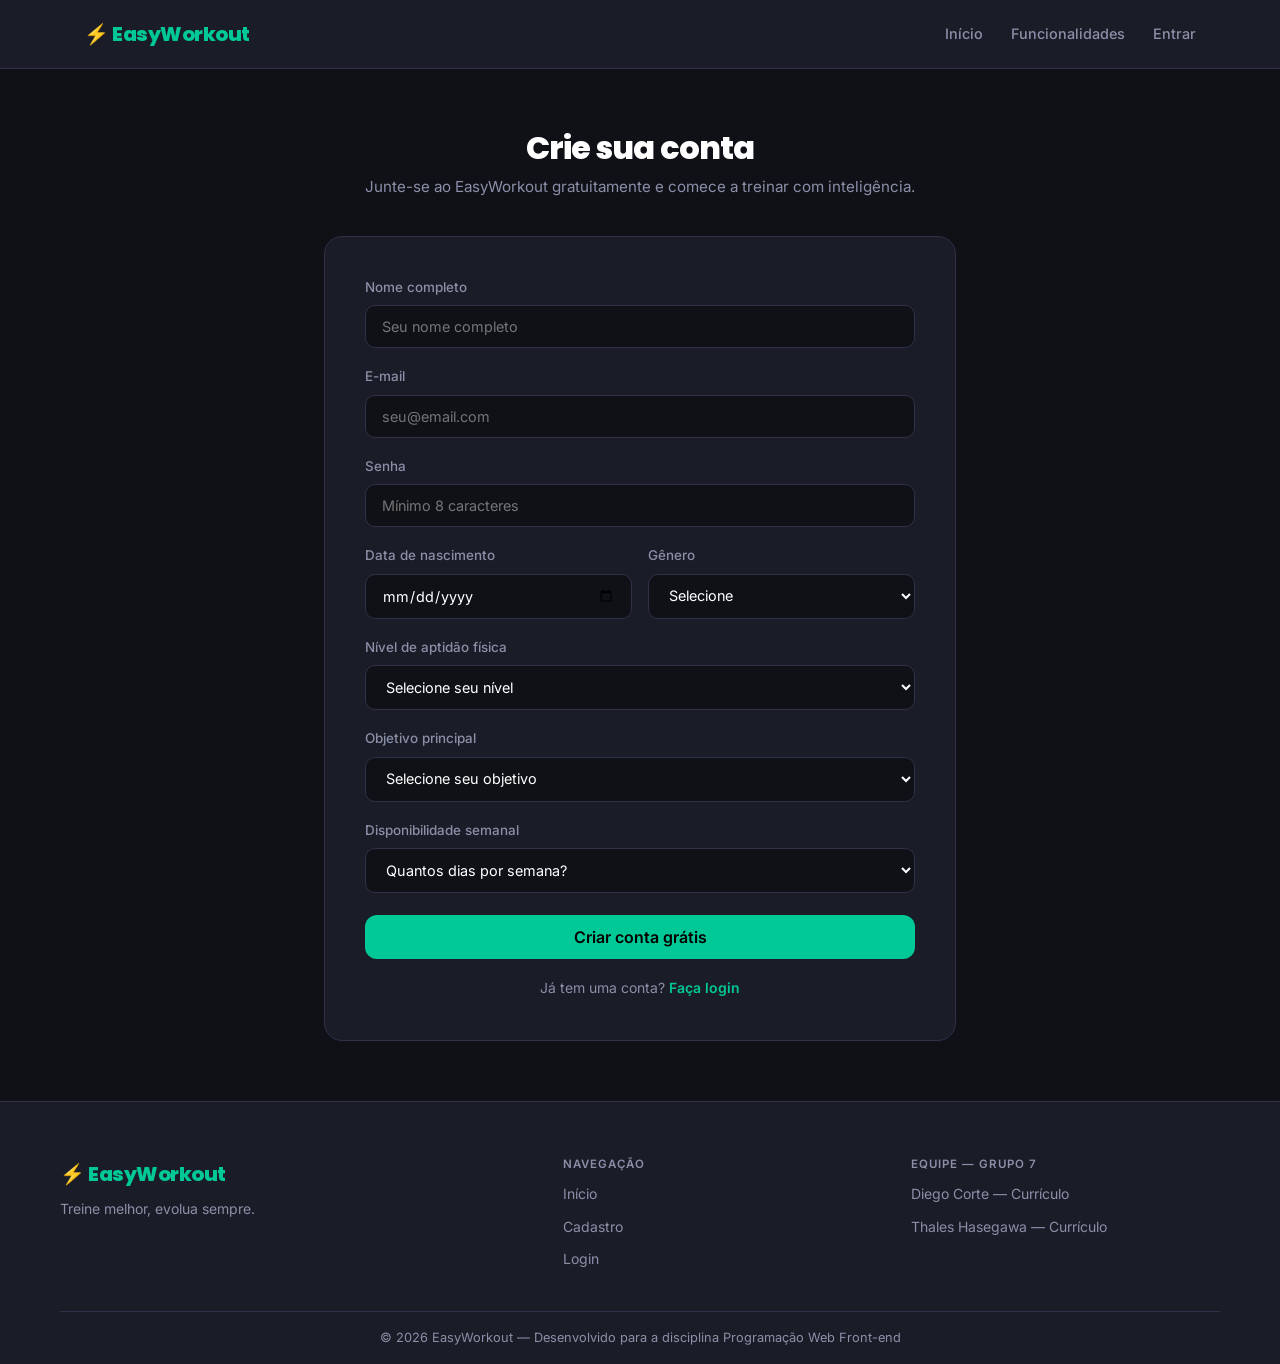
==== cadastro.html @ 0657794a "feat: adiciona páginas de autenticação Cria cadastro.html com formulário de 8 campos (nome, e-mail, " ====
<!DOCTYPE html>
<html lang="pt-BR">
<head>
    <meta charset="UTF-8">
    <meta name="viewport" content="width=device-width, initial-scale=1.0">
    <title>EasyWorkout — Cadastro</title>
    <link rel="stylesheet" href="style.css">
    <link href="https://fonts.googleapis.com/css2?family=Inter:wght@400;500;600;700&family=Poppins:wght@700;800&display=swap" rel="stylesheet">
</head>
<body>

<header class="site-header">
    <div class="container header-inner">
        <a href="index.html" class="logo">⚡ EasyWorkout</a>
        <nav class="main-nav">
            <a href="index.html">Início</a>
            <a href="index.html#funcionalidades">Funcionalidades</a>
            <a href="login.html">Entrar</a>
        </nav>
    </div>
</header>

<main class="form-page">
    <div class="container form-container">

        <div class="form-header">
            <h1>Crie sua conta</h1>
            <p>Junte-se ao EasyWorkout gratuitamente e comece a treinar com inteligência.</p>
        </div>

        <form action="login.html" method="get" class="register-form">

            <div class="form-group">
                <label for="nome">Nome completo</label>
                <input type="text" id="nome" name="nome" placeholder="Seu nome completo" required>
            </div>

            <div class="form-group">
                <label for="email">E-mail</label>
                <input type="email" id="email" name="email" placeholder="seu@email.com" required>
            </div>

            <div class="form-group">
                <label for="senha">Senha</label>
                <input type="password" id="senha" name="senha" placeholder="Mínimo 8 caracteres" required>
            </div>

            <div class="form-row">
                <div class="form-group">
                    <label for="nascimento">Data de nascimento</label>
                    <input type="date" id="nascimento" name="nascimento" required>
                </div>
                <div class="form-group">
                    <label for="genero">Gênero</label>
                    <select id="genero" name="genero" required>
                        <option value="" disabled selected>Selecione</option>
                        <option value="masculino">Masculino</option>
                        <option value="feminino">Feminino</option>
                        <option value="outro">Outro</option>
                        <option value="nao-informar">Prefiro não informar</option>
                    </select>
                </div>
            </div>

            <div class="form-group">
                <label for="nivel">Nível de aptidão física</label>
                <select id="nivel" name="nivel" required>
                    <option value="" disabled selected>Selecione seu nível</option>
                    <option value="iniciante">Iniciante (0 a 6 meses de treino)</option>
                    <option value="intermediario">Intermediário (6 meses a 3 anos)</option>
                    <option value="avancado">Avançado (mais de 3 anos)</option>
                </select>
            </div>

            <div class="form-group">
                <label for="objetivo">Objetivo principal</label>
                <select id="objetivo" name="objetivo" required>
                    <option value="" disabled selected>Selecione seu objetivo</option>
                    <option value="hipertrofia">Ganho de massa muscular (hipertrofia)</option>
                    <option value="forca">Aumento de força</option>
                    <option value="emagrecimento">Emagrecimento e definição</option>
                    <option value="condicionamento">Condicionamento físico</option>
                    <option value="saude">Saúde e bem-estar geral</option>
                </select>
            </div>

            <div class="form-group">
                <label for="dias">Disponibilidade semanal</label>
                <select id="dias" name="dias" required>
                    <option value="" disabled selected>Quantos dias por semana?</option>
                    <option value="2">2 dias por semana</option>
                    <option value="3">3 dias por semana</option>
                    <option value="4">4 dias por semana</option>
                    <option value="5">5 dias por semana</option>
                    <option value="6">6 dias por semana</option>
                </select>
            </div>

            <button type="submit" class="btn btn-primary btn-lg btn-block">Criar conta grátis</button>

            <p class="form-link">Já tem uma conta? <a href="login.html">Faça login</a></p>

        </form>
    </div>
</main>

<footer class="site-footer">
    <div class="container footer-inner">
        <div class="footer-brand">
            <a href="index.html" class="logo">⚡ EasyWorkout</a>
            <p>Treine melhor, evolua sempre.</p>
        </div>
        <nav class="footer-nav">
            <h4>Navegação</h4>
            <a href="index.html">Início</a>
            <a href="cadastro.html">Cadastro</a>
            <a href="login.html">Login</a>
        </nav>
        <div class="footer-team">
            <h4>Equipe — Grupo 7</h4>
            <a href="Curriculo_Diego_Corte.html" target="_blank">Diego Corte — Currículo</a>
            <a href="Curriculo_Thales_Hasegawa.html" target="_blank">Thales Hasegawa — Currículo</a>
        </div>
    </div>
    <div class="footer-bottom container">
        <p>&copy; 2026 EasyWorkout — Desenvolvido para a disciplina Programação Web Front-end</p>
    </div>
</footer>

</body>
</html>
---- style.css ----
*, *::before, *::after {
    margin: 0;
    padding: 0;
    box-sizing: border-box;
}

:root {
    --bg-primary: #0F1117;
    --bg-secondary: #1A1D27;
    --bg-card: #222635;
    --accent: #00C896;
    --accent-hover: #00A87A;
    --text-primary: #FFFFFF;
    --text-secondary: #8B8FA8;
    --border: #2E3148;
    --danger: #FF4757;
    --warning: #FFA502;
    --blue: #4A90E2;
    --radius: 12px;
}

html {
    scroll-behavior: smooth;
}

body {
    font-family: 'Inter', -apple-system, BlinkMacSystemFont, 'Segoe UI', sans-serif;
    background: var(--bg-primary);
    color: var(--text-primary);
    line-height: 1.6;
    min-height: 100vh;
    display: flex;
    flex-direction: column;
}

main {
    flex: 1;
}

img {
    max-width: 100%;
    height: auto;
    display: block;
}

ul, ol {
    list-style: none;
}

a {
    color: inherit;
    text-decoration: none;
}

h1, h2, h3, h4 {
    font-family: 'Poppins', 'Inter', sans-serif;
    font-weight: 800;
    line-height: 1.2;
    letter-spacing: -0.03em;
    color: var(--text-primary);
}

h1 { font-size: clamp(2rem, 5vw, 3.4rem); }
h2 { font-size: clamp(1.5rem, 3vw, 2.4rem); }
h3 { font-size: 1.1rem; }

p {
    color: var(--text-secondary);
    font-size: 0.95rem;
}

strong {
    color: var(--text-primary);
    font-weight: 700;
}

.text-accent { color: var(--accent); }

.container {
    width: 100%;
    max-width: 1160px;
    margin: 0 auto;
    padding: 0 24px;
}

section {
    padding: 80px 0;
}

.section-heading {
    text-align: center;
    margin-bottom: 12px;
}

.section-sub {
    text-align: center;
    max-width: 520px;
    margin: 0 auto 48px;
    font-size: 1rem;
}

.btn {
    display: inline-flex;
    align-items: center;
    justify-content: center;
    gap: 8px;
    padding: 11px 24px;
    border-radius: 10px;
    border: none;
    cursor: pointer;
    font-family: 'Inter', sans-serif;
    font-size: 0.9rem;
    font-weight: 600;
    text-decoration: none;
    transition: all 0.2s;
    white-space: nowrap;
    line-height: 1;
}

.btn-primary {
    background: var(--accent);
    color: #000;
}

.btn-primary:hover {
    background: var(--accent-hover);
    transform: translateY(-2px);
    box-shadow: 0 6px 20px rgba(0, 200, 150, 0.3);
}

.btn-outline {
    background: transparent;
    color: var(--text-primary);
    border: 2px solid var(--border);
}

.btn-outline:hover {
    border-color: var(--text-secondary);
}

.btn-lg {
    padding: 14px 32px;
    font-size: 1rem;
    border-radius: 12px;
}

.btn-block {
    width: 100%;
    margin-top: 4px;
}

.site-header {
    background: var(--bg-secondary);
    border-bottom: 1px solid var(--border);
    position: sticky;
    top: 0;
    z-index: 100;
}

.header-inner {
    display: flex;
    align-items: center;
    justify-content: space-between;
    height: 68px;
}

.logo {
    font-family: 'Poppins', sans-serif;
    font-size: 1.25rem;
    font-weight: 800;
    color: var(--accent);
    letter-spacing: -0.5px;
}

.main-nav {
    display: flex;
    align-items: center;
    gap: 28px;
}

.main-nav a {
    font-size: 0.9rem;
    font-weight: 500;
    color: var(--text-secondary);
    transition: color 0.2s;
}

.main-nav a:hover {
    color: var(--text-primary);
}

.hero {
    padding: 80px 0 60px;
}

.hero .container {
    display: grid;
    grid-template-columns: 1fr 1fr;
    gap: 60px;
    align-items: center;
}

.hero-content {
    display: flex;
    flex-direction: column;
    gap: 22px;
}

.hero-sub {
    font-size: 1.05rem;
    line-height: 1.75;
    max-width: 460px;
}

.hero-actions {
    display: flex;
    gap: 12px;
    flex-wrap: wrap;
}

.hero-figure {
    border-radius: 20px;
    overflow: hidden;
    border: 1px solid var(--border);
}

.hero-img {
    width: 100%;
    height: 360px;
    object-fit: cover;
}

.features {
    background: var(--bg-secondary);
}

.features-grid {
    display: grid;
    grid-template-columns: repeat(3, 1fr);
    gap: 18px;
}

.feature-card {
    background: var(--bg-card);
    border: 1px solid var(--border);
    border-radius: var(--radius);
    padding: 28px 22px;
    transition: border-color 0.2s, transform 0.2s;
}

.feature-card:hover {
    border-color: var(--accent);
    transform: translateY(-3px);
}

.feature-icon {
    font-size: 1.9rem;
    display: block;
    margin-bottom: 14px;
}

.feature-card h3 {
    margin-bottom: 8px;
}

.feature-card p {
    font-size: 0.875rem;
    line-height: 1.65;
}

.steps {
    display: flex;
    flex-direction: column;
    gap: 72px;
}

.step {
    display: grid;
    grid-template-columns: 1fr 1fr;
    gap: 56px;
    align-items: center;
    position: relative;
}

.step-number {
    position: absolute;
    top: -18px;
    left: -18px;
    width: 46px;
    height: 46px;
    background: var(--accent);
    color: #000;
    border-radius: 50%;
    display: flex;
    align-items: center;
    justify-content: center;
    font-family: 'Poppins', sans-serif;
    font-weight: 800;
    font-size: 1.1rem;
    z-index: 1;
    flex-shrink: 0;
}

.step figure {
    border-radius: 16px;
    overflow: hidden;
    border: 1px solid var(--border);
}

.step figure img {
    width: 100%;
    height: 290px;
    object-fit: cover;
}

.step-text {
    display: flex;
    flex-direction: column;
    gap: 12px;
}

.step-text h3 {
    font-size: 1.35rem;
}

.step-text p {
    font-size: 0.975rem;
    line-height: 1.75;
}

.about {
    background: var(--bg-secondary);
}

.about-inner {
    display: grid;
    grid-template-columns: 1fr 260px;
    gap: 60px;
    align-items: center;
}

.about-text {
    display: flex;
    flex-direction: column;
    gap: 16px;
}

.about-text p {
    font-size: 0.975rem;
    line-height: 1.75;
}

.ods-list {
    display: flex;
    flex-direction: column;
    gap: 10px;
    margin-top: 6px;
}

.ods-list li {
    font-size: 0.925rem;
    color: var(--text-secondary);
}

.ods-badge {
    background: linear-gradient(135deg, rgba(0, 200, 150, 0.14), rgba(74, 144, 226, 0.1));
    border: 1px solid rgba(0, 200, 150, 0.3);
    border-radius: 20px;
    padding: 40px 28px;
    text-align: center;
    display: flex;
    flex-direction: column;
    align-items: center;
    gap: 10px;
}

.ods-icon {
    font-size: 3.2rem;
}

.ods-badge strong {
    font-family: 'Poppins', sans-serif;
    font-size: 1.5rem;
    color: var(--accent);
}

.ods-badge p {
    font-size: 0.9rem;
}

.cta {
    text-align: center;
}

.cta h2 {
    margin-bottom: 12px;
}

.cta p {
    font-size: 1rem;
    margin-bottom: 32px;
}

.site-footer {
    background: var(--bg-secondary);
    border-top: 1px solid var(--border);
}

.footer-inner {
    display: grid;
    grid-template-columns: 1.5fr 1fr 1fr;
    gap: 40px;
    padding: 56px 0 40px;
}

.footer-brand p {
    font-size: 0.875rem;
    margin-top: 8px;
}

.footer-nav,
.footer-team {
    display: flex;
    flex-direction: column;
    gap: 10px;
}

.footer-nav h4,
.footer-team h4 {
    font-size: 0.72rem;
    font-family: 'Inter', sans-serif;
    font-weight: 600;
    text-transform: uppercase;
    letter-spacing: 1px;
    color: var(--text-secondary);
    margin-bottom: 2px;
}

.footer-nav a,
.footer-team a {
    font-size: 0.875rem;
    color: var(--text-secondary);
    transition: color 0.2s;
}

.footer-nav a:hover,
.footer-team a:hover {
    color: var(--accent);
}

.footer-bottom {
    border-top: 1px solid var(--border);
    padding: 16px 0;
    text-align: center;
}

.footer-bottom p {
    font-size: 0.8rem;
}

.form-page {
    padding: 60px 0;
}

.form-container {
    max-width: 680px;
    margin: 0 auto;
}

.form-container--sm {
    max-width: 440px;
}

.form-header {
    text-align: center;
    margin-bottom: 36px;
}

.form-header h1 {
    font-size: 2rem;
    margin-bottom: 8px;
}

.register-form,
.login-form {
    background: var(--bg-secondary);
    border: 1px solid var(--border);
    border-radius: 18px;
    padding: 40px;
    display: flex;
    flex-direction: column;
    gap: 18px;
}

.form-group {
    display: flex;
    flex-direction: column;
    gap: 7px;
}

.form-group label {
    font-size: 0.84rem;
    font-weight: 500;
    color: var(--text-secondary);
}

.form-group input,
.form-group select {
    background: var(--bg-primary);
    border: 1px solid var(--border);
    border-radius: 10px;
    padding: 12px 16px;
    color: var(--text-primary);
    font-size: 0.9rem;
    font-family: 'Inter', sans-serif;
    outline: none;
    transition: border-color 0.2s;
    width: 100%;
}

.form-group input:focus,
.form-group select:focus {
    border-color: var(--accent);
}

.form-group select option {
    background: var(--bg-secondary);
}

.form-row {
    display: grid;
    grid-template-columns: 1fr 1fr;
    gap: 16px;
}

.form-link {
    text-align: center;
    font-size: 0.875rem;
    color: var(--text-secondary);
}

.form-link a {
    color: var(--accent);
    font-weight: 600;
}

.form-link a:hover {
    text-decoration: underline;
}

::-webkit-scrollbar { width: 6px; }
::-webkit-scrollbar-track { background: transparent; }
::-webkit-scrollbar-thumb { background: var(--border); border-radius: 3px; }

@media (max-width: 960px) {
    .hero .container {
        grid-template-columns: 1fr;
        text-align: center;
    }

    .hero-content {
        align-items: center;
    }

    .hero-sub {
        max-width: 100%;
    }

    .features-grid {
        grid-template-columns: repeat(2, 1fr);
    }

    .step {
        grid-template-columns: 1fr;
    }

    .step-number {
        top: -16px;
        left: 50%;
        transform: translateX(-50%);
    }

    .about-inner {
        grid-template-columns: 1fr;
    }

    .ods-badge {
        max-width: 280px;
        margin: 0 auto;
    }

    .footer-inner {
        grid-template-columns: 1fr 1fr;
    }
}

@media (max-width: 600px) {
    section {
        padding: 52px 0;
    }

    .features-grid {
        grid-template-columns: 1fr;
    }

    .form-row {
        grid-template-columns: 1fr;
    }

    .hero-actions {
        justify-content: center;
    }

    .main-nav {
        gap: 14px;
    }

    .footer-inner {
        grid-template-columns: 1fr;
        padding: 40px 0 28px;
    }

    .register-form,
    .login-form {
        padding: 28px 20px;
    }
}

/* ─── APP LAYOUT ─────────────────────────────────────────── */

.app-body {
    display: flex;
    min-height: 100vh;
    background: var(--bg-primary);
}

.app-sidebar {
    width: 240px;
    flex-shrink: 0;
    background: var(--bg-secondary);
    border-right: 1px solid var(--border);
    position: fixed;
    top: 0;
    left: 0;
    height: 100vh;
    display: flex;
    flex-direction: column;
    z-index: 200;
    overflow-y: auto;
}

.sidebar-logo {
    padding: 24px 20px 20px;
    border-bottom: 1px solid var(--border);
}

.sidebar-logo a {
    font-family: 'Poppins', sans-serif;
    font-size: 1.1rem;
    font-weight: 800;
    color: var(--accent);
}

.sidebar-nav {
    flex: 1;
    padding: 16px 12px;
    display: flex;
    flex-direction: column;
    gap: 4px;
}

.sidebar-nav a {
    display: flex;
    align-items: center;
    gap: 10px;
    padding: 10px 12px;
    border-radius: 8px;
    font-size: 0.875rem;
    font-weight: 500;
    color: var(--text-secondary);
    transition: background 0.15s, color 0.15s;
}

.sidebar-nav a:hover {
    background: var(--bg-card);
    color: var(--text-primary);
}

.sidebar-nav a.active {
    background: rgba(0, 200, 150, 0.12);
    color: var(--accent);
}

.sidebar-nav .nav-icon {
    font-size: 1rem;
    width: 20px;
    text-align: center;
}

.sidebar-footer {
    padding: 16px 12px;
    border-top: 1px solid var(--border);
}

.sidebar-footer a {
    display: flex;
    align-items: center;
    gap: 10px;
    padding: 10px 12px;
    border-radius: 8px;
    font-size: 0.875rem;
    color: var(--text-secondary);
    transition: color 0.15s;
}

.sidebar-footer a:hover {
    color: var(--danger);
}

.app-main {
    margin-left: 240px;
    flex: 1;
    min-height: 100vh;
    display: flex;
    flex-direction: column;
}

.app-topbar {
    background: var(--bg-secondary);
    border-bottom: 1px solid var(--border);
    padding: 0 32px;
    height: 64px;
    display: flex;
    align-items: center;
    justify-content: space-between;
    flex-shrink: 0;
}

.app-topbar h1 {
    font-size: 1.15rem;
    font-weight: 700;
}

.app-content {
    padding: 32px;
    flex: 1;
}

/* ─── STAT CARDS ─────────────────────────────────────────── */

.stats-grid {
    display: grid;
    grid-template-columns: repeat(4, 1fr);
    gap: 16px;
    margin-bottom: 32px;
}

.stat-card {
    background: var(--bg-card);
    border: 1px solid var(--border);
    border-radius: var(--radius);
    padding: 20px;
}

.stat-card .stat-label {
    font-size: 0.75rem;
    font-weight: 600;
    text-transform: uppercase;
    letter-spacing: 0.8px;
    color: var(--text-secondary);
    margin-bottom: 8px;
}

.stat-card .stat-value {
    font-family: 'Poppins', sans-serif;
    font-size: 1.9rem;
    font-weight: 800;
    color: var(--text-primary);
    line-height: 1;
}

.stat-card .stat-unit {
    font-size: 0.8rem;
    color: var(--text-secondary);
    margin-top: 4px;
}

.stat-card .stat-value.accent { color: var(--accent); }
.stat-card .stat-value.warning { color: var(--warning); }
.stat-card .stat-value.blue { color: var(--blue); }

/* ─── WORKOUT CARDS ──────────────────────────────────────── */

.section-header {
    display: flex;
    align-items: center;
    justify-content: space-between;
    margin-bottom: 20px;
}

.section-header h2 {
    font-size: 1.1rem;
}

.workouts-grid {
    display: grid;
    grid-template-columns: repeat(3, 1fr);
    gap: 16px;
    margin-bottom: 32px;
}

.workout-card {
    background: var(--bg-card);
    border: 1px solid var(--border);
    border-radius: var(--radius);
    padding: 22px;
    display: flex;
    flex-direction: column;
    gap: 12px;
    transition: border-color 0.2s, transform 0.2s;
}

.workout-card:hover {
    border-color: var(--accent);
    transform: translateY(-2px);
}

.workout-card-header {
    display: flex;
    align-items: flex-start;
    justify-content: space-between;
    gap: 8px;
}

.workout-card h3 {
    font-size: 1rem;
}

.badge {
    display: inline-flex;
    align-items: center;
    padding: 3px 9px;
    border-radius: 20px;
    font-size: 0.72rem;
    font-weight: 600;
    text-transform: uppercase;
    letter-spacing: 0.5px;
    flex-shrink: 0;
}

.badge-green { background: rgba(0,200,150,0.15); color: var(--accent); }
.badge-blue  { background: rgba(74,144,226,0.15); color: var(--blue); }
.badge-warn  { background: rgba(255,165,2,0.15);  color: var(--warning); }

.workout-meta {
    display: flex;
    gap: 14px;
}

.workout-meta span {
    font-size: 0.8rem;
    color: var(--text-secondary);
}

.workout-tags {
    display: flex;
    flex-wrap: wrap;
    gap: 6px;
}

.tag {
    background: var(--bg-primary);
    border: 1px solid var(--border);
    border-radius: 6px;
    padding: 3px 8px;
    font-size: 0.75rem;
    color: var(--text-secondary);
}

/* ─── NEW WORKOUT FORM (details/summary) ─────────────────── */

.details-form {
    background: var(--bg-card);
    border: 1px solid var(--border);
    border-radius: var(--radius);
    margin-bottom: 32px;
    overflow: hidden;
}

.details-form summary {
    display: flex;
    align-items: center;
    gap: 10px;
    padding: 18px 22px;
    cursor: pointer;
    font-family: 'Poppins', sans-serif;
    font-weight: 700;
    font-size: 0.95rem;
    user-select: none;
    list-style: none;
    transition: background 0.15s;
}

.details-form summary::-webkit-details-marker { display: none; }

.details-form summary:hover {
    background: rgba(255,255,255,0.03);
}

.details-form[open] summary {
    border-bottom: 1px solid var(--border);
}

.details-form summary .summary-icon {
    width: 28px;
    height: 28px;
    background: var(--accent);
    border-radius: 50%;
    display: flex;
    align-items: center;
    justify-content: center;
    font-size: 1rem;
    color: #000;
    font-weight: 800;
    flex-shrink: 0;
}

.details-body {
    padding: 24px 22px;
    display: flex;
    flex-direction: column;
    gap: 16px;
}

.details-form .form-group input,
.details-form .form-group select,
.details-form .form-group textarea {
    background: var(--bg-primary);
    border: 1px solid var(--border);
    border-radius: 10px;
    padding: 11px 14px;
    color: var(--text-primary);
    font-size: 0.875rem;
    font-family: 'Inter', sans-serif;
    outline: none;
    transition: border-color 0.2s;
    width: 100%;
}

.details-form .form-group input:focus,
.details-form .form-group select:focus,
.details-form .form-group textarea:focus {
    border-color: var(--accent);
}

.details-form .form-group textarea {
    resize: vertical;
    min-height: 80px;
}

.details-form .form-group label {
    font-size: 0.82rem;
    font-weight: 500;
    color: var(--text-secondary);
}

/* ─── WEEKLY PLANNER ─────────────────────────────────────── */

.planner-grid {
    display: grid;
    grid-template-columns: repeat(7, 1fr);
    gap: 10px;
}

.planner-day {
    background: var(--bg-card);
    border: 1px solid var(--border);
    border-radius: 10px;
    padding: 14px 10px;
    text-align: center;
    display: flex;
    flex-direction: column;
    gap: 8px;
}

.planner-day .day-name {
    font-size: 0.7rem;
    font-weight: 700;
    text-transform: uppercase;
    letter-spacing: 0.8px;
    color: var(--text-secondary);
}

.planner-day .day-workout {
    font-size: 0.78rem;
    font-weight: 600;
    color: var(--accent);
    line-height: 1.3;
}

.planner-day .day-rest {
    font-size: 0.78rem;
    color: var(--text-secondary);
}

.planner-day.today {
    border-color: var(--accent);
    background: rgba(0,200,150,0.06);
}

/* ─── EXERCISE SCREEN ────────────────────────────────────── */

.workout-banner {
    background: linear-gradient(135deg, rgba(0,200,150,0.15), rgba(74,144,226,0.08));
    border: 1px solid rgba(0,200,150,0.25);
    border-radius: var(--radius);
    padding: 28px;
    display: flex;
    align-items: center;
    justify-content: space-between;
    margin-bottom: 24px;
    flex-wrap: wrap;
    gap: 16px;
}

.workout-banner h2 {
    font-size: 1.4rem;
    margin-bottom: 6px;
}

.workout-banner-meta {
    display: flex;
    gap: 20px;
    flex-wrap: wrap;
}

.workout-banner-meta span {
    font-size: 0.85rem;
    color: var(--text-secondary);
}

.timer-display {
    font-family: 'Poppins', sans-serif;
    font-size: 2.2rem;
    font-weight: 800;
    color: var(--accent);
    letter-spacing: 2px;
}

.exercise-list {
    display: flex;
    flex-direction: column;
    gap: 12px;
}

.exercise-item {
    background: var(--bg-card);
    border: 1px solid var(--border);
    border-radius: var(--radius);
    overflow: hidden;
}

.exercise-item summary {
    display: flex;
    align-items: center;
    gap: 14px;
    padding: 16px 20px;
    cursor: pointer;
    list-style: none;
    user-select: none;
}

.exercise-item summary::-webkit-details-marker { display: none; }

.exercise-item[open] summary {
    border-bottom: 1px solid var(--border);
}

.exercise-number {
    width: 28px;
    height: 28px;
    background: var(--bg-primary);
    border: 1px solid var(--border);
    border-radius: 50%;
    display: flex;
    align-items: center;
    justify-content: center;
    font-size: 0.75rem;
    font-weight: 700;
    color: var(--text-secondary);
    flex-shrink: 0;
}

.exercise-info {
    flex: 1;
}

.exercise-info strong {
    display: block;
    font-size: 0.9rem;
}

.exercise-info span {
    font-size: 0.78rem;
    color: var(--text-secondary);
}

.exercise-done {
    font-size: 0.75rem;
    color: var(--accent);
    font-weight: 600;
}

.sets-table {
    width: 100%;
    border-collapse: collapse;
    font-size: 0.85rem;
}

.sets-table th {
    text-align: left;
    padding: 10px 20px;
    font-size: 0.72rem;
    font-weight: 600;
    text-transform: uppercase;
    letter-spacing: 0.6px;
    color: var(--text-secondary);
    background: var(--bg-primary);
    border-bottom: 1px solid var(--border);
}

.sets-table td {
    padding: 10px 20px;
    border-bottom: 1px solid var(--border);
    color: var(--text-secondary);
}

.sets-table tr:last-child td {
    border-bottom: none;
}

.sets-table td:first-child {
    color: var(--text-primary);
    font-weight: 600;
}

.sets-table input[type="number"] {
    background: var(--bg-primary);
    border: 1px solid var(--border);
    border-radius: 6px;
    padding: 5px 8px;
    color: var(--text-primary);
    font-size: 0.85rem;
    font-family: 'Inter', sans-serif;
    width: 72px;
    outline: none;
    text-align: center;
}

.sets-table input[type="number"]:focus {
    border-color: var(--accent);
}

/* ─── PROGRESS / TABS (:target) ──────────────────────────── */

.tab-nav {
    display: flex;
    gap: 4px;
    background: var(--bg-card);
    border: 1px solid var(--border);
    border-radius: 10px;
    padding: 4px;
    margin-bottom: 28px;
    width: fit-content;
}

.tab-nav a {
    padding: 8px 18px;
    border-radius: 7px;
    font-size: 0.85rem;
    font-weight: 600;
    color: var(--text-secondary);
    transition: background 0.15s, color 0.15s;
}

.tab-nav a:hover {
    color: var(--text-primary);
}

.tab-panel {
    display: none;
}

.tab-panel:target {
    display: block;
}

.tab-panel--default {
    display: block;
}

.tab-panel:target ~ .tab-panel--default {
    display: none;
}

.tab-nav a.tab-active {
    background: var(--bg-secondary);
    color: var(--text-primary);
}

/* ─── CSS BAR CHART ──────────────────────────────────────── */

.bar-chart {
    display: flex;
    align-items: flex-end;
    gap: 8px;
    height: 120px;
    padding: 0 4px;
}

.bar-chart .bar-col {
    display: flex;
    flex-direction: column;
    align-items: center;
    gap: 6px;
    flex: 1;
}

.bar-chart .bar {
    width: 100%;
    background: var(--accent);
    border-radius: 4px 4px 0 0;
    opacity: 0.85;
    height: var(--h, 20%);
    min-height: 4px;
}

.bar-chart .bar-label {
    font-size: 0.68rem;
    color: var(--text-secondary);
    white-space: nowrap;
}

/* ─── PROGRESS BARS ──────────────────────────────────────── */

.prog-row {
    margin-bottom: 14px;
}

.prog-row-header {
    display: flex;
    justify-content: space-between;
    font-size: 0.82rem;
    margin-bottom: 6px;
}

.prog-row-header span:first-child { color: var(--text-primary); font-weight: 500; }
.prog-row-header span:last-child  { color: var(--text-secondary); }

.prog-bar-track {
    height: 7px;
    background: var(--bg-primary);
    border-radius: 4px;
    overflow: hidden;
}

.prog-bar-fill {
    height: 100%;
    background: var(--accent);
    border-radius: 4px;
    width: var(--w, 0%);
}

.prog-bar-fill.blue  { background: var(--blue); }
.prog-bar-fill.warn  { background: var(--warning); }

/* ─── RECORD CARDS ───────────────────────────────────────── */

.records-grid {
    display: grid;
    grid-template-columns: repeat(3, 1fr);
    gap: 14px;
}

.record-card {
    background: var(--bg-card);
    border: 1px solid var(--border);
    border-radius: var(--radius);
    padding: 18px;
}

.record-card .record-exercise {
    font-size: 0.8rem;
    color: var(--text-secondary);
    margin-bottom: 6px;
}

.record-card .record-value {
    font-family: 'Poppins', sans-serif;
    font-size: 1.6rem;
    font-weight: 800;
    color: var(--accent);
    line-height: 1;
}

.record-card .record-date {
    font-size: 0.75rem;
    color: var(--text-secondary);
    margin-top: 4px;
}

/* ─── PERSONAL INFO / AVATAR ─────────────────────────────── */

.profile-header {
    display: flex;
    align-items: center;
    gap: 24px;
    background: var(--bg-card);
    border: 1px solid var(--border);
    border-radius: var(--radius);
    padding: 28px;
    margin-bottom: 28px;
}

.avatar {
    width: 80px;
    height: 80px;
    border-radius: 50%;
    background: linear-gradient(135deg, var(--accent), var(--blue));
    display: flex;
    align-items: center;
    justify-content: center;
    font-size: 2rem;
    flex-shrink: 0;
}

.profile-info h2 {
    font-size: 1.3rem;
    margin-bottom: 4px;
}

.profile-info p {
    font-size: 0.875rem;
}

.info-card {
    background: var(--bg-card);
    border: 1px solid var(--border);
    border-radius: var(--radius);
    padding: 24px;
    margin-bottom: 20px;
}

.info-card h3 {
    font-size: 0.95rem;
    margin-bottom: 18px;
    padding-bottom: 12px;
    border-bottom: 1px solid var(--border);
}

.info-row {
    display: flex;
    align-items: center;
    justify-content: space-between;
    padding: 10px 0;
    border-bottom: 1px solid var(--border);
    gap: 12px;
}

.info-row:last-child { border-bottom: none; }

.info-row .info-label {
    font-size: 0.82rem;
    color: var(--text-secondary);
    min-width: 140px;
}

.info-row .info-value {
    font-size: 0.875rem;
    color: var(--text-primary);
    font-weight: 500;
}

.info-row input,
.info-row select {
    background: var(--bg-primary);
    border: 1px solid var(--border);
    border-radius: 8px;
    padding: 8px 12px;
    color: var(--text-primary);
    font-size: 0.875rem;
    font-family: 'Inter', sans-serif;
    outline: none;
    transition: border-color 0.2s;
    flex: 1;
    max-width: 260px;
}

.info-row input:focus,
.info-row select:focus {
    border-color: var(--accent);
}

.imc-bar {
    position: relative;
    height: 10px;
    background: linear-gradient(to right, var(--blue) 0%, var(--accent) 40%, var(--warning) 70%, var(--danger) 100%);
    border-radius: 5px;
    margin: 8px 0 4px;
}

.imc-marker {
    position: absolute;
    top: -4px;
    width: 18px;
    height: 18px;
    background: var(--text-primary);
    border: 2px solid var(--bg-card);
    border-radius: 50%;
    transform: translateX(-50%);
    left: var(--pos, 50%);
}

.checkbox-group {
    display: flex;
    flex-direction: column;
    gap: 10px;
}

.checkbox-group label {
    display: flex;
    align-items: center;
    gap: 10px;
    font-size: 0.875rem;
    color: var(--text-secondary);
    cursor: pointer;
}

.checkbox-group input[type="checkbox"] {
    accent-color: var(--accent);
    width: 16px;
    height: 16px;
    flex-shrink: 0;
}

/* ─── RESPONSIVE APP ─────────────────────────────────────── */

@media (max-width: 960px) {
    .app-sidebar {
        width: 200px;
    }

    .app-main {
        margin-left: 200px;
    }

    .stats-grid {
        grid-template-columns: repeat(2, 1fr);
    }

    .workouts-grid {
        grid-template-columns: repeat(2, 1fr);
    }

    .records-grid {
        grid-template-columns: repeat(2, 1fr);
    }

    .planner-grid {
        grid-template-columns: repeat(4, 1fr);
    }
}

@media (max-width: 600px) {
    .app-sidebar {
        display: none;
    }

    .app-main {
        margin-left: 0;
    }

    .stats-grid {
        grid-template-columns: repeat(2, 1fr);
    }

    .workouts-grid {
        grid-template-columns: 1fr;
    }

    .records-grid {
        grid-template-columns: repeat(2, 1fr);
    }

    .planner-grid {
        grid-template-columns: repeat(4, 1fr);
    }

    .app-content {
        padding: 16px;
    }

    .workout-banner {
        flex-direction: column;
        align-items: flex-start;
    }
}
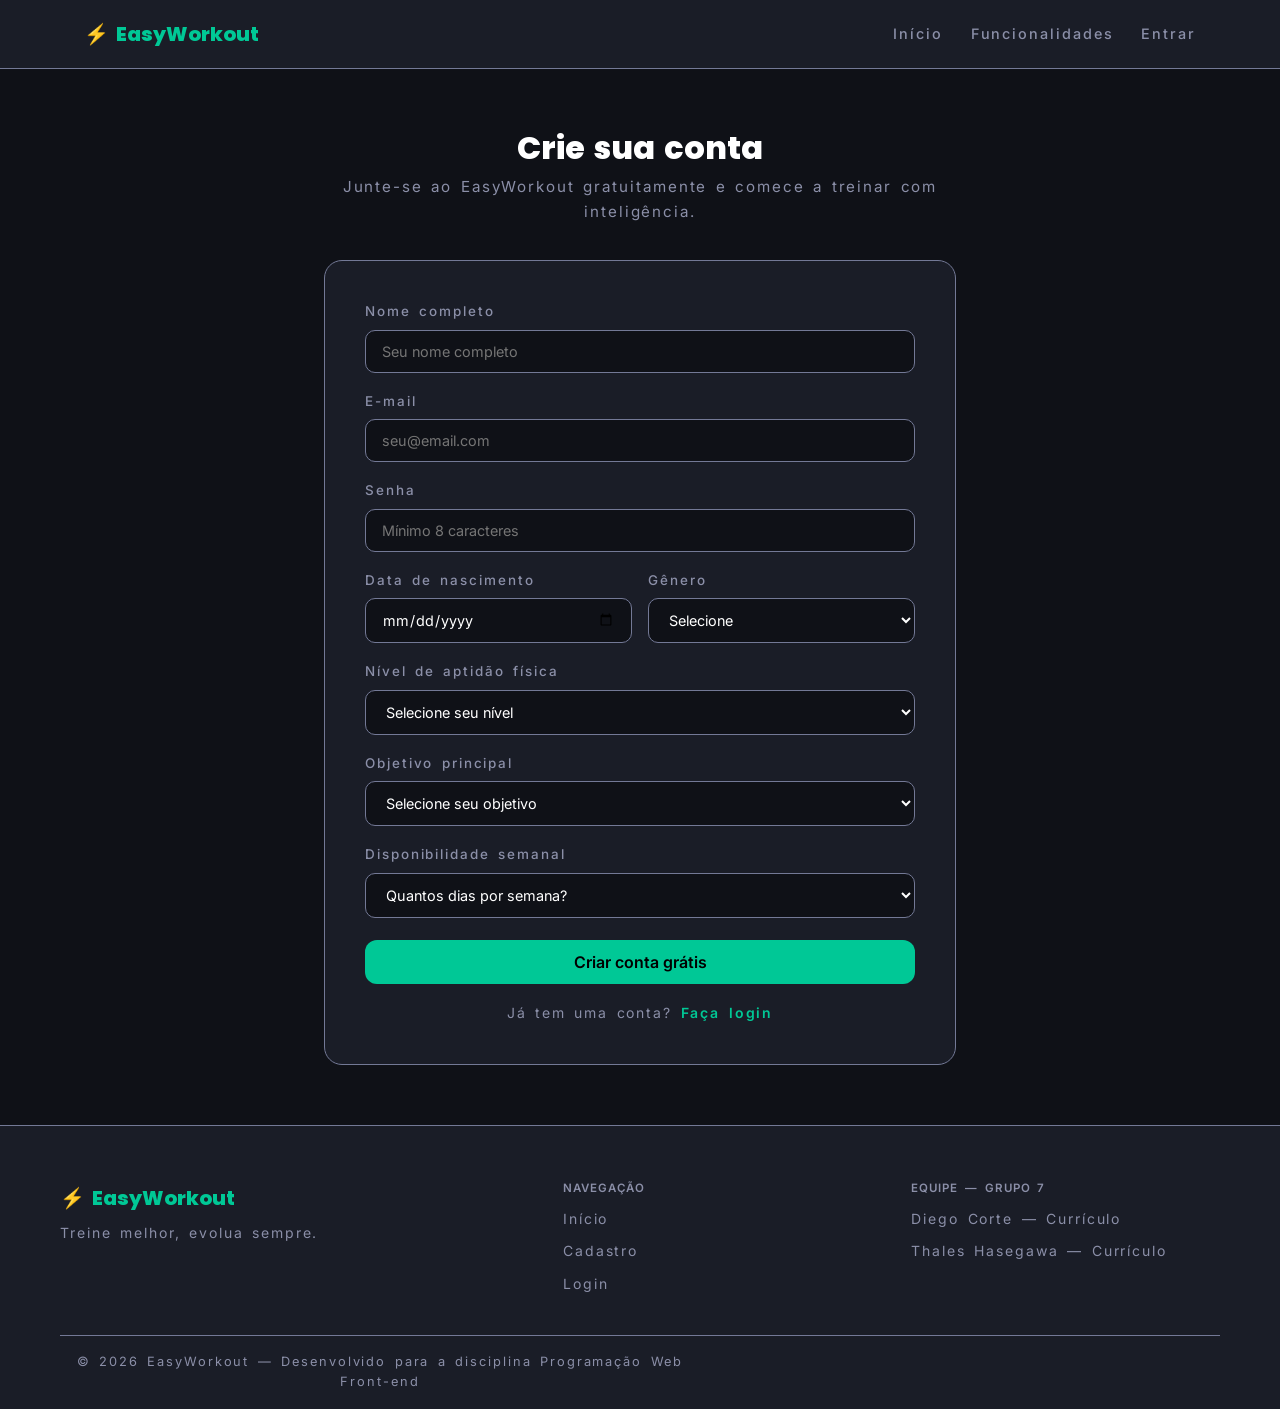
==== commit 9a73144d: "feat: conecta páginas ao JavaScript compartilhado" ====
--- a/cadastro.html
+++ b/cadastro.html
@@ -127,5 +127,6 @@
     </div>
 </footer>
 
+<script src="script.js" defer></script>
 </body>
 </html>
--- a/style.css
+++ b/style.css
@@ -12,7 +12,9 @@
     --accent-hover: #00A87A;
     --text-primary: #FFFFFF;
     --text-secondary: #8B8FA8;
-    --border: #2E3148;
+    --border: #737996;
+    --border-muted: #3A3F58;
+    --focus-ring: #FFD166;
     --danger: #FF4757;
     --warning: #FFA502;
     --blue: #4A90E2;
@@ -28,6 +30,8 @@
     background: var(--bg-primary);
     color: var(--text-primary);
     line-height: 1.6;
+    letter-spacing: 0.12em;
+    word-spacing: 0.16em;
     min-height: 100vh;
     display: flex;
     flex-direction: column;
@@ -52,11 +56,17 @@
     text-decoration: none;
 }
 
+:where(a, button, input, select, textarea, summary, [tabindex]):focus-visible {
+    outline: 3px solid var(--focus-ring);
+    outline-offset: 3px;
+    box-shadow: 0 0 0 6px rgba(255, 209, 102, 0.18);
+}
+
 h1, h2, h3, h4 {
     font-family: 'Poppins', 'Inter', sans-serif;
     font-weight: 800;
     line-height: 1.2;
-    letter-spacing: -0.03em;
+    letter-spacing: 0;
     color: var(--text-primary);
 }
 
@@ -67,6 +77,12 @@
 p {
     color: var(--text-secondary);
     font-size: 0.95rem;
+    max-width: 80ch;
+    margin-bottom: 1.9em;
+}
+
+p:last-child {
+    margin-bottom: 0;
 }
 
 strong {
@@ -169,7 +185,7 @@
     font-size: 1.25rem;
     font-weight: 800;
     color: var(--accent);
-    letter-spacing: -0.5px;
+    letter-spacing: 0;
 }
 
 .main-nav {
@@ -187,6 +203,11 @@
 
 .main-nav a:hover {
     color: var(--text-primary);
+}
+
+.main-nav a.btn-header-signup,
+.main-nav a.btn-header-signup:hover {
+    color: var(--bg-secondary);
 }
 
 .hero {
@@ -513,7 +534,8 @@
     color: var(--text-primary);
     font-size: 0.9rem;
     font-family: 'Inter', sans-serif;
-    outline: none;
+    outline: 2px solid transparent;
+    outline-offset: 2px;
     transition: border-color 0.2s;
     width: 100%;
 }
@@ -689,6 +711,7 @@
 .sidebar-nav a.active {
     background: rgba(0, 200, 150, 0.12);
     color: var(--accent);
+    box-shadow: inset 4px 0 0 var(--focus-ring);
 }
 
 .sidebar-nav .nav-icon {
@@ -942,7 +965,8 @@
     color: var(--text-primary);
     font-size: 0.875rem;
     font-family: 'Inter', sans-serif;
-    outline: none;
+    outline: 2px solid transparent;
+    outline-offset: 2px;
     transition: border-color 0.2s;
     width: 100%;
 }
@@ -1153,7 +1177,8 @@
     font-size: 0.85rem;
     font-family: 'Inter', sans-serif;
     width: 72px;
-    outline: none;
+    outline: 2px solid transparent;
+    outline-offset: 2px;
     text-align: center;
 }
 
@@ -1206,6 +1231,7 @@
 .tab-nav a.tab-active {
     background: var(--bg-secondary);
     color: var(--text-primary);
+    box-shadow: inset 0 -3px 0 var(--focus-ring);
 }
 
 /* ─── CSS BAR CHART ──────────────────────────────────────── */
@@ -1390,7 +1416,8 @@
     color: var(--text-primary);
     font-size: 0.875rem;
     font-family: 'Inter', sans-serif;
-    outline: none;
+    outline: 2px solid transparent;
+    outline-offset: 2px;
     transition: border-color 0.2s;
     flex: 1;
     max-width: 260px;
